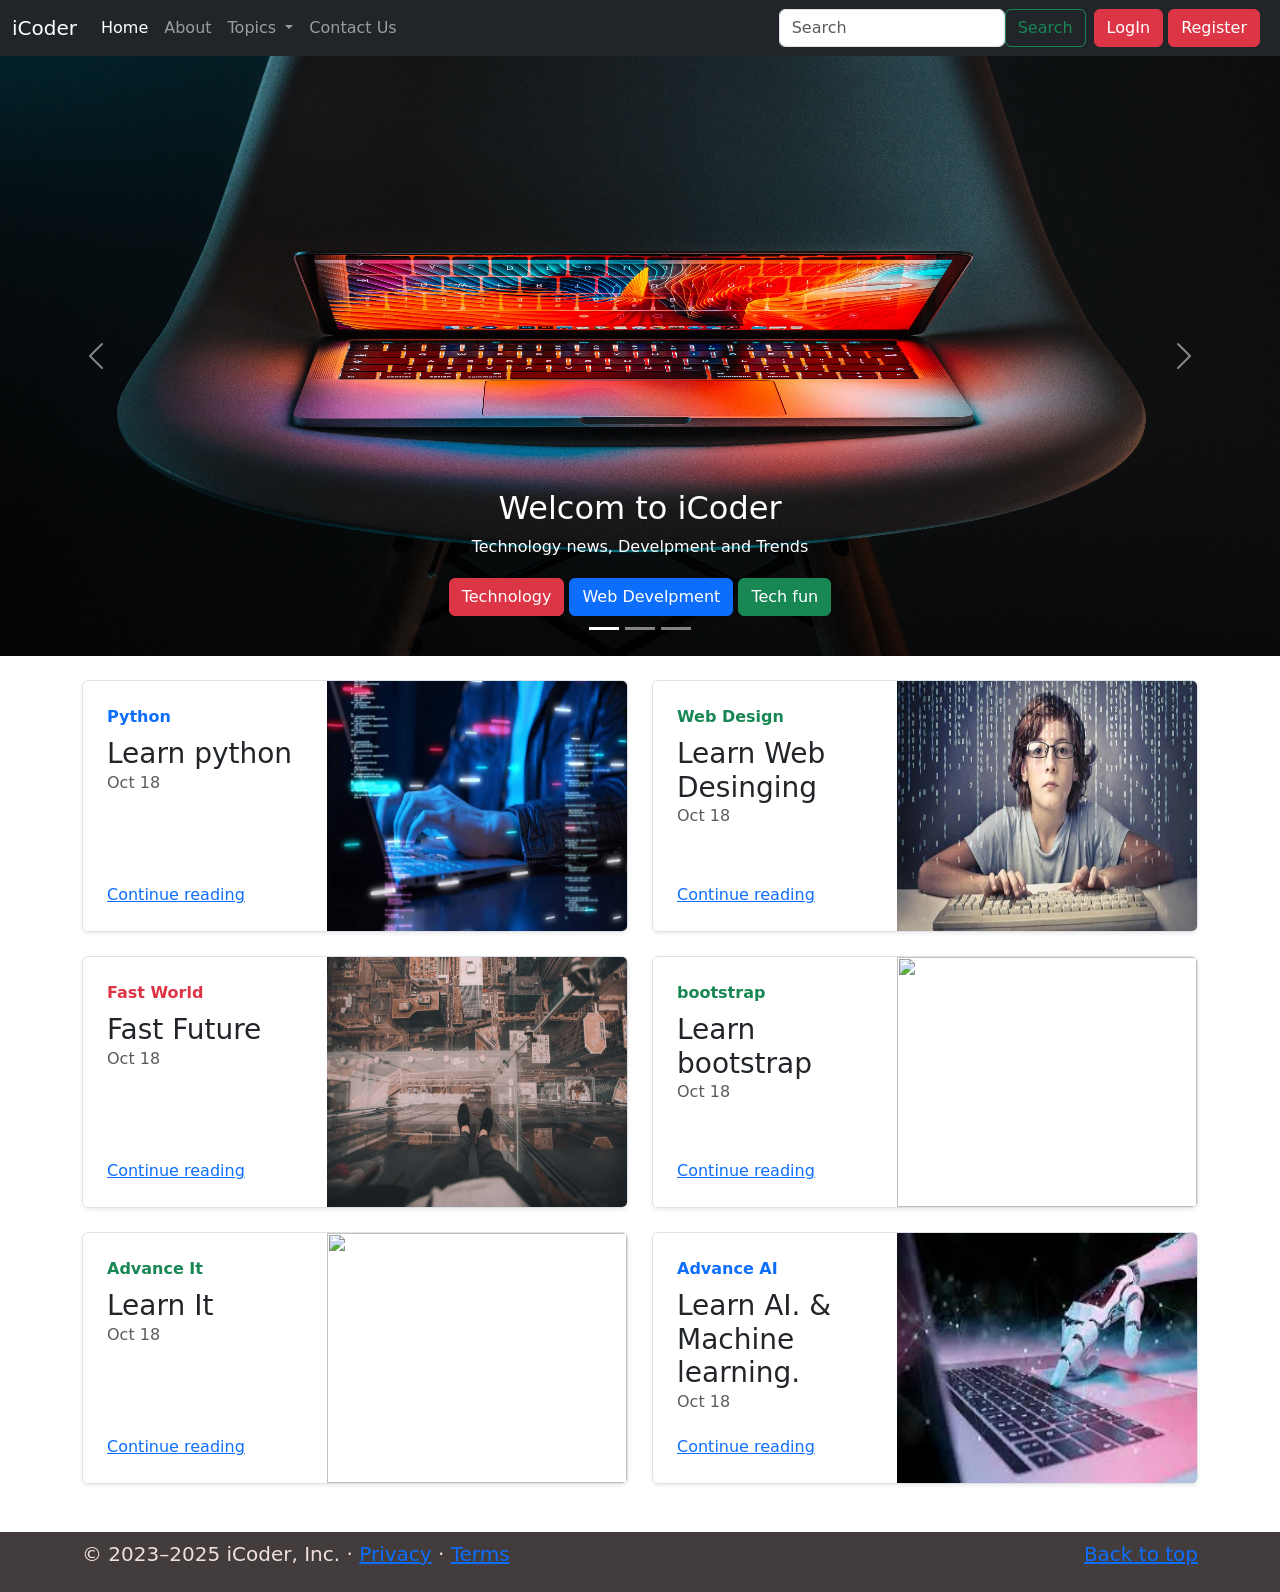
==== Index.html @ 6faf475a "initial commit" ====
<!doctype html>
<html lang="en">

<head>
    <meta charset="utf-8">
    <meta name="viewport" content="width=device-width, initial-scale=1">
    <title>iCoder's</title>
    <link rel="stylesheet" href="about.css">

    <link href="https://cdn.jsdelivr.net/npm/bootstrap@5.2.3/dist/css/bootstrap.min.css" rel="stylesheet"
    integrity="sha384-rbsA2VBKQhggwzxH7pPCaAqO46MgnOM80zW1RWuH61DGLwZJEdK2Kadq2F9CUG65" crossorigin="anonymous">
    <script src="https://cdn.jsdelivr.net/npm/bootstrap@5.3.2/dist/js/bootstrap.bundle.min.js" integrity="sha384-C6RzsynM9kWDrMNeT87bh95OGNyZPhcTNXj1NW7RuBCsyN/o0jlpcV8Qyq46cDfL" crossorigin="anonymous"></script>

</head>

<body>
    <nav class="navbar navbar-expand-lg navbar-dark bg-dark">
        <div class="container-fluid">
            <a class="navbar-brand" href="#">iCoder</a>
            <button class="navbar-toggler" type="button" data-bs-toggle="collapse"
                data-bs-target="#navbarSupportedContent" aria-controls="navbarSupportedContent" aria-expanded="false"
                aria-label="Toggle navigation">
                <span class="navbar-toggler-icon"></span>
            </button>
            <div class="collapse navbar-collapse" id="navbarSupportedContent">
                <ul class="navbar-nav me-auto mb-2 mb-lg-0">
                    <li class="nav-item">
                        <a class="nav-link active" aria-current="page" href="Index.html">Home</a>
                    </li>

                    <li class="nav-item">
                        <a class="nav-link" href="About.html">About</a>
                    </li>

                    <li class="nav-item dropdown">
                        <a class="nav-link dropdown-toggle" href="/" role="button" data-bs-toggle="dropdown"
                            aria-expanded="false">
                            Topics
                        </a>
                        <ul class="dropdown-menu">
                            <li><a class="dropdown-item" href="/">Tecnology</a></li>
                            <li><a class="dropdown-item" href="/">Web Develpment</a></li>
                            <li>
                                <hr class="dropdown-divider">
                            </li>
                            <li><a class="dropdown-item" href="/">Supports</a></li>
                            <li><a class="dropdown-item" href="/">Write for us</a></li>
                        </ul>
                    </li>

                    <li class="nav-item">
                        <a class="nav-link" href="contact.html">Contact Us</a>
                    </li>


                </ul>
                <form class="d-flex" role="search">
                    <input class="form-control mr-sm-2" type="search" placeholder="Search" aria-label="Search">
                    <button class="btn btn-outline-success my-2 my-sm-0" type="submit">Search</button>
                </form>
                <div class="mx-2">
                    <button class="btn btn-danger" data-bs-toggle="modal" data-bs-target="#LogInModal">LogIn</button>
                    <button class="btn btn-danger" data-bs-toggle="modal" data-bs-target="#RegisterModal">Register</button>  
                </div>
            </div>
        </div>
    </nav>
 
  
  <!--LogIn Modal -->
  <div class="modal fade" id="LogInModal" tabindex="-1" aria-labelledby="LogInModalLabel" aria-hidden="true">
    <div class="modal-dialog">
      <div class="modal-content">
        <div class="modal-header">
          <h1 class="modal-title fs-5" id="LogInModalLabel">Log to iCoder</h1>
          <button type="button" class="btn-close" data-bs-dismiss="modal" aria-label="Close"></button>
        </div>
        <div class="modal-body">
            <form>
                <div class="mb-3">
                  <label for="exampleInputEmail1" class="form-label">Email address</label>
                  <input type="email" class="form-control" id="exampleInputEmail1" aria-describedby="emailHelp">
                  <div id="emailHelp" class="form-text">We'll never share your email with anyone else.</div>
                </div>
                <div class="mb-3">
                  <label for="exampleInputPassword1" class="form-label">Password</label>
                  <input type="password" class="form-control" id="exampleInputPassword1">
                  <div id="passwordhelp" class="form-text">You'll never share your password with anyone.</div>
                </div>
                <div class="mb-3 form-check">
                  <input type="checkbox" class="form-check-input" id="exampleCheck1">
                  <label class="form-check-label" for="exampleCheck1">Check me out</label>
                </div>
                <button type="submit" class="btn btn-primary">Submit</button>
              </form>
        </div>
        <div class="modal-footer">
          <button type="button" class="btn btn-secondary" data-bs-dismiss="modal">Close</button>
          <button type="button" class="btn btn-primary">LogIn</button>
        </div>
      </div>
    </div>
  </div>

 
  
  <!--Register Modal -->
  <div class="modal fade" id="RegisterModal" tabindex="-1" aria-labelledby="RegisterModalLabel" aria-hidden="true">
    <div class="modal-dialog">
      <div class="modal-content">
        <div class="modal-header">
          <h1 class="modal-title fs-5" id="RegisterModalLabel">Get an iCoder Account</h1>
          <button type="button" class="btn-close" data-bs-dismiss="modal" aria-label="Close"></button>
        </div>
        <form class="row g-3 needs-validation" novalidate>
            <div class="col-md-4">
              <label for="validationCustom01" class="form-label">First name</label>
              <input type="text" class="form-control" id="validationCustom01" value="Mark" required>
              <div class="valid-feedback">
                Looks good!
              </div>
            </div>
            <div class="col-md-4">
              <label for="validationCustom02" class="form-label">Last name</label>
              <input type="text" class="form-control" id="validationCustom02" value="Otto" required>
              <div class="valid-feedback">
                Looks good!
              </div>
            </div>
            <div class="col-md-4">
              <label for="validationCustomUsername" class="form-label">E-mail</label>
              <div class="input-group has-validation">
                <span class="input-group-text" id="inputGroupPrepend">@</span>
                <input type="text" class="form-control" id="validationCustomUsername" aria-describedby="inputGroupPrepend" required>
                <div class="invalid-feedback">
                  Input your e-mail.
                </div>
              </div>
            </div>
            <div class="col-md-6">
              <label for="validationCustom03" class="form-label">City</label>
              <input type="text" class="form-control" id="validationCustom03" required>
              <div class="invalid-feedback">
                Please provide a valid city.
              </div>
            </div>
            <div class="col-md-3">
              <label for="validationCustom04" class="form-label">State</label>
              <select class="form-select" id="validationCustom04" required>
                <option selected disabled value="">Choose...</option>
                <option>...</option>
              </select>
              <div class="invalid-feedback">
                Please select a valid state.
              </div>
            </div>
            <div class="col-md-3">
              <label for="validationCustom05" class="form-label">Zip</label>
              <input type="text" class="form-control" id="validationCustom05" required>
              <div class="invalid-feedback">
                Please provide a valid zip.
              </div>
            </div>
            <div class="col-12">
              <div class="form-check">
                <input class="form-check-input" type="checkbox" value="" id="invalidCheck" required>
                <label class="form-check-label" for="invalidCheck">
                  Agree to terms and conditions
                </label>
                <div class="invalid-feedback">
                  You must agree before submitting.
                </div>
              </div>
            </div>
            <div class="col-12">
              <button class="btn btn-primary" type="submit">Submit form</button>
            </div>
          </form>
        <div class="modal-footer">
        <h5>If you have already an account?</h5><a href="#">Log In</a>
          <button type="button" class="btn btn-primary">Sign Up</button>
        </div>
      </div>
    </div>
  </div>

    <div class="carousel-inner">
        <div class="carousel-item active">
            <img src="2.jpg" class="d-block w-100" alt="..." class="img-fluid" style="height: 600px;">
            <div class="carousel-caption d-none d-md-block">
                <h2>Welcome to iCoder</h2>
                <p>Technology news, Develpment and Trends</p>
                <div class="button btn btn-danger">Technology</div>
                <div class="button btn btn-primary">Web Develpment</div>
                <div class="button btn btn-success">Tech fun</div>
            </div>
        </div>
        <div class="carousel-item">
            <img src="3.jpg" class="d-block w-100" alt="..." class="img-fluid" style="height: 600px;">
            <div class="carousel-caption d-none d-md-block">
                <h2>The Best Coding Blog</h2>
                <p>Technology news, Develpment and Trends</p>
                <div class="button btn btn-danger">Technology</div>
                <div class="button btn btn-primary">Web Develpment</div>
                <div class="button btn btn-success">Tech fun</div>
            </div>
        </div>
        <div id="carouselExampleCaptions" class="carousel slide carousel-fade" data-bs-ride="false">
            <div class="carousel-indicators">
                <button type="button" data-bs-target="#carouselExampleCaptions" data-bs-slide-to="0" class="active"
                    aria-current="true" aria-label="Slide 1"></button>
                <button type="button" data-bs-target="#carouselExampleCaptions" data-bs-slide-to="1"
                    aria-label="Slide 2"></button>
                <button type="button" data-bs-target="#carouselExampleCaptions" data-bs-slide-to="2"
                    aria-label="Slide 3"></button>
            </div>
            <div class="carousel-inner">
                <div class="carousel-item active">
                    <img src="2.jpg" class="d-block w-100" alt="..." class="img-fluid" style="height: 600px;">
                    <div class="carousel-caption d-none d-md-block">
                        <h2>Welcom to iCoder</h2>
                        <p>Technology news, Develpment and Trends</p>
                        <div class="button btn btn-danger">Technology</div>
                        <div class="button btn btn-primary">Web Develpment</div>
                        <div class="button btn btn-success">Tech fun</div>
                    </div>
                </div>
                <div class="carousel-item">
                    <img src="3.jpg" class="d-block w-100" alt="..." class="img-fluid" style="height: 600px;">
                    <div class="carousel-caption d-none d-md-block">
                        <h2>The Best Coding Blog</h2>
                        <p>Technology news, Develpment and Trends</p>
                        <div class="button btn btn-danger">Technology</div>
                        <div class="button btn btn-primary">Web Develpment</div>
                        <div class="button btn btn-success">Tech fun</div>
                    </div>
                </div>
                <div class="carousel-item">
                    <img src="4.jpg" class="d-block w-100" alt="..." class="img-fluid" style="height: 600px;">
                    <div class="carousel-caption d-none d-md-block">
                        <h2>Award winning blog</h2>
                        <p>Technology news, Develpment and Trends</p>
                        <div class="button btn btn-danger">Technology</div>
                        <div class="button btn btn-primary">Web Develpment</div>
                        <div class="button btn btn-success">Tech fun</div>
                    </div>
                </div>
            </div>
            <button class="carousel-control-prev" type="button" data-bs-target="#carouselExampleCaptions"
                data-bs-slide="prev">
                <span class="carousel-control-prev-icon" aria-hidden="true"></span>
                <span class="visually-hidden">Previous</span>
            </button>
            <button class="carousel-control-next" type="button" data-bs-target="#carouselExampleCaptions"
                data-bs-slide="next">
                <span class="carousel-control-next-icon" aria-hidden="true"></span>
                <span class="visually-hidden">Next</span>
            </button>
        </div>

    <div class="container my-4">
        <div class="row mb-2">
            <div class="col-md-6">
                <div
                    class="row g-0 border rounded overflow-hidden flex-md-row mb-4 shadow-sm h-md-250 position-relative">
                    <div class="col p-4 d-flex flex-column position-static">
                        <strong class="d-inline-block mb-2 text-primary">Python</strong>
                        <h3 class="mb-0">Learn python </h3>
                        <div class="mb-1 text-muted">Oct 18</div>
                        <p class="card-text mb-auto"></p>
                        <a href="#" class="stretched-link">Continue reading</a>
                    </div>
                    <div class="col-auto d-none d-lg-block">
                        <img src="5.jpeg" class="bd-placeholder-img" class="img-fluid" width="300" height="250">

                    </div>
                </div>
            </div>
            <div class="col-md-6">
                <div
                    class="row g-0 border rounded overflow-hidden flex-md-row mb-4 shadow-sm h-md-250 position-relative">
                    <div class="col p-4 d-flex flex-column position-static">
                        <strong class="d-inline-block mb-2 text-success">Web Design</strong>
                        <h3 class="mb-0">Learn Web Desinging</h3>
                        <div class="mb-1 text-muted">Oct 18</div>
                        <p class="card-text mb-auto"></p>
                        <a href="#" class="stretched-link">Continue reading</a>
                    </div>
                    <div class="col-auto d-none d-lg-block">
                        <img src="6.jpg" class="bd-placeholder-img" class="img-fluid" width="300" height="250">
                    </div>
                </div>
            </div>
            <div class="col-md-6">
                <div
                    class="row g-0 border rounded overflow-hidden flex-md-row mb-4 shadow-sm h-md-250 position-relative">
                    <div class="col p-4 d-flex flex-column position-static">
                        <strong class="d-inline-block mb-2 text-danger">Fast World</strong>
                        <h3 class="mb-0">Fast Future</h3>
                        <div class="mb-1 text-muted">Oct 18</div>
                        <p class="card-text mb-auto"></p>
                        <a href="#" class="stretched-link">Continue reading</a>
                    </div>
                    <div class="col-auto d-none d-lg-block">
                        <img src="66.jpg" class="bd-placeholder-img" class="img-fluid" width="300" height="250">
                    </div>
                </div>
            </div>
            <div class="col-md-6">
                <div
                    class="row g-0 border rounded overflow-hidden flex-md-row mb-4 shadow-sm h-md-250 position-relative">
                    <div class="col p-4 d-flex flex-column position-static">
                        <strong class="d-inline-block mb-2 text-success">bootstrap</strong>
                        <h3 class="mb-0">Learn bootstrap</h3>
                        <div class="mb-1 text-muted">Oct 18</div>
                        <p class="card-text mb-auto"></p>
                        <a href="#" class="stretched-link">Continue reading</a>
                    </div>
                    <div class="col-auto d-none d-lg-block">
                        <img src="3.jpg" class="bd-placeholder-img" class="img-fluid" width="300" height="250">
                    </div>
                </div>
            </div>
            <div class="col-md-6">
                <div
                    class="row g-0 border rounded overflow-hidden flex-md-row mb-4 shadow-sm h-md-250 position-relative">
                    <div class="col p-4 d-flex flex-column position-static">
                        <strong class="d-inline-block mb-2 text-success">Advance It</strong>
                        <h3 class="mb-0">Learn It</h3>
                        <div class="mb-1 text-muted">Oct 18</div>
                        <p class="card-text mb-auto"></p>
                        <a href="#" class="stretched-link">Continue reading</a>
                    </div>
                    <div class="col-auto d-none d-lg-block">
                        <img src="4.jpg" class="bd-placeholder-img" class="img-fluid" width="300" height="250">
                    </div>
                </div>
            </div>
            <div class="col-md-6">
                <div
                    class="row g-0 border rounded overflow-hidden flex-md-row mb-4 shadow-sm h-md-250 position-relative">
                    <div class="col p-4 d-flex flex-column position-static">
                        <strong class="d-inline-block mb-2 text-primary">Advance AI</strong>
                        <h3 class="mb-0">Learn AI. & Machine learning.</h3>
                        <div class="mb-1 text-muted">Oct 18</div>
                        <p class="card-text mb-auto"></p>
                        <a href="#" class="stretched-link">Continue reading</a>
                    </div>
                    <div class="col-auto d-none d-lg-block">
                        <img src="10.jpg" class="bd-placeholder-img" class="img-fluid" width="300" height="250">

                    </div>
                </div>
            </div>

        </div>
    </div>

    <div class="container1">
        <footer class="container my-15">
            <p class="float-end"><a href="#">Back to top</a></p>
            <p>© 2023–2025 iCoder, Inc. · <a href="#">Privacy</a> · <a href="#">Terms</a></p>
        </footer>

    </div>
    <script src="https://cdn.jsdelivr.net/npm/@popperjs/core@2.11.6/dist/umd/popper.min.js"
    integrity="sha384-oBqDVmMz9ATKxIep9tiCxS/Z9fNfEXiDAYTujMAeBAsjFuCZSmKbSSUnQlmh/jp3"
    crossorigin="anonymous"></script>
<script src="https://cdn.jsdelivr.net/npm/bootstrap@5.2.3/dist/js/bootstrap.min.js"
    integrity="sha384-cuYeSxntonz0PPNlHhBs68uyIAVpIIOZZ5JqeqvYYIcEL727kskC66kF92t6Xl2V"
    crossorigin="anonymous"></script>
<script src="https://cdn.jsdelivr.net/npm/bootstrap@5.2.3/dist/js/bootstrap.bundle.min.js"
    integrity="sha384-kenU1KFdBIe4zVF0s0G1M5b4hcpxyD9F7jL+jjXkk+Q2h455rYXK/7HAuoJl+0I4"
    crossorigin="anonymous"></script>
</body>

</html>
---- about.css ----
* {
    margin: 0px;
    padding: 0px;
}

/**footer**/
.container1 {
    height: 60px;
    width: 100%;
    background-color: rgb(66, 60, 60);
    color: rgb(241, 224, 224);
    display: flex;
    justify-content: center;
    align-items: center;
    font-size: 20px;
}

.featurette-heading {
    display: flex;
    justify-content: center;
    align-items: center;
    font-family: Arial, Helvetica, sans-serif;
}

/**submit box**/
#submit {
    border: 2px solid black;
    border-radius: 3px;
    box-shadow: 2px;
    width: 40.66666667%;
}

/**contant last button**/
.button {
    display: flex;
    justify-content: right;
    align-items: self-end;
    margin-top: 3px;

}
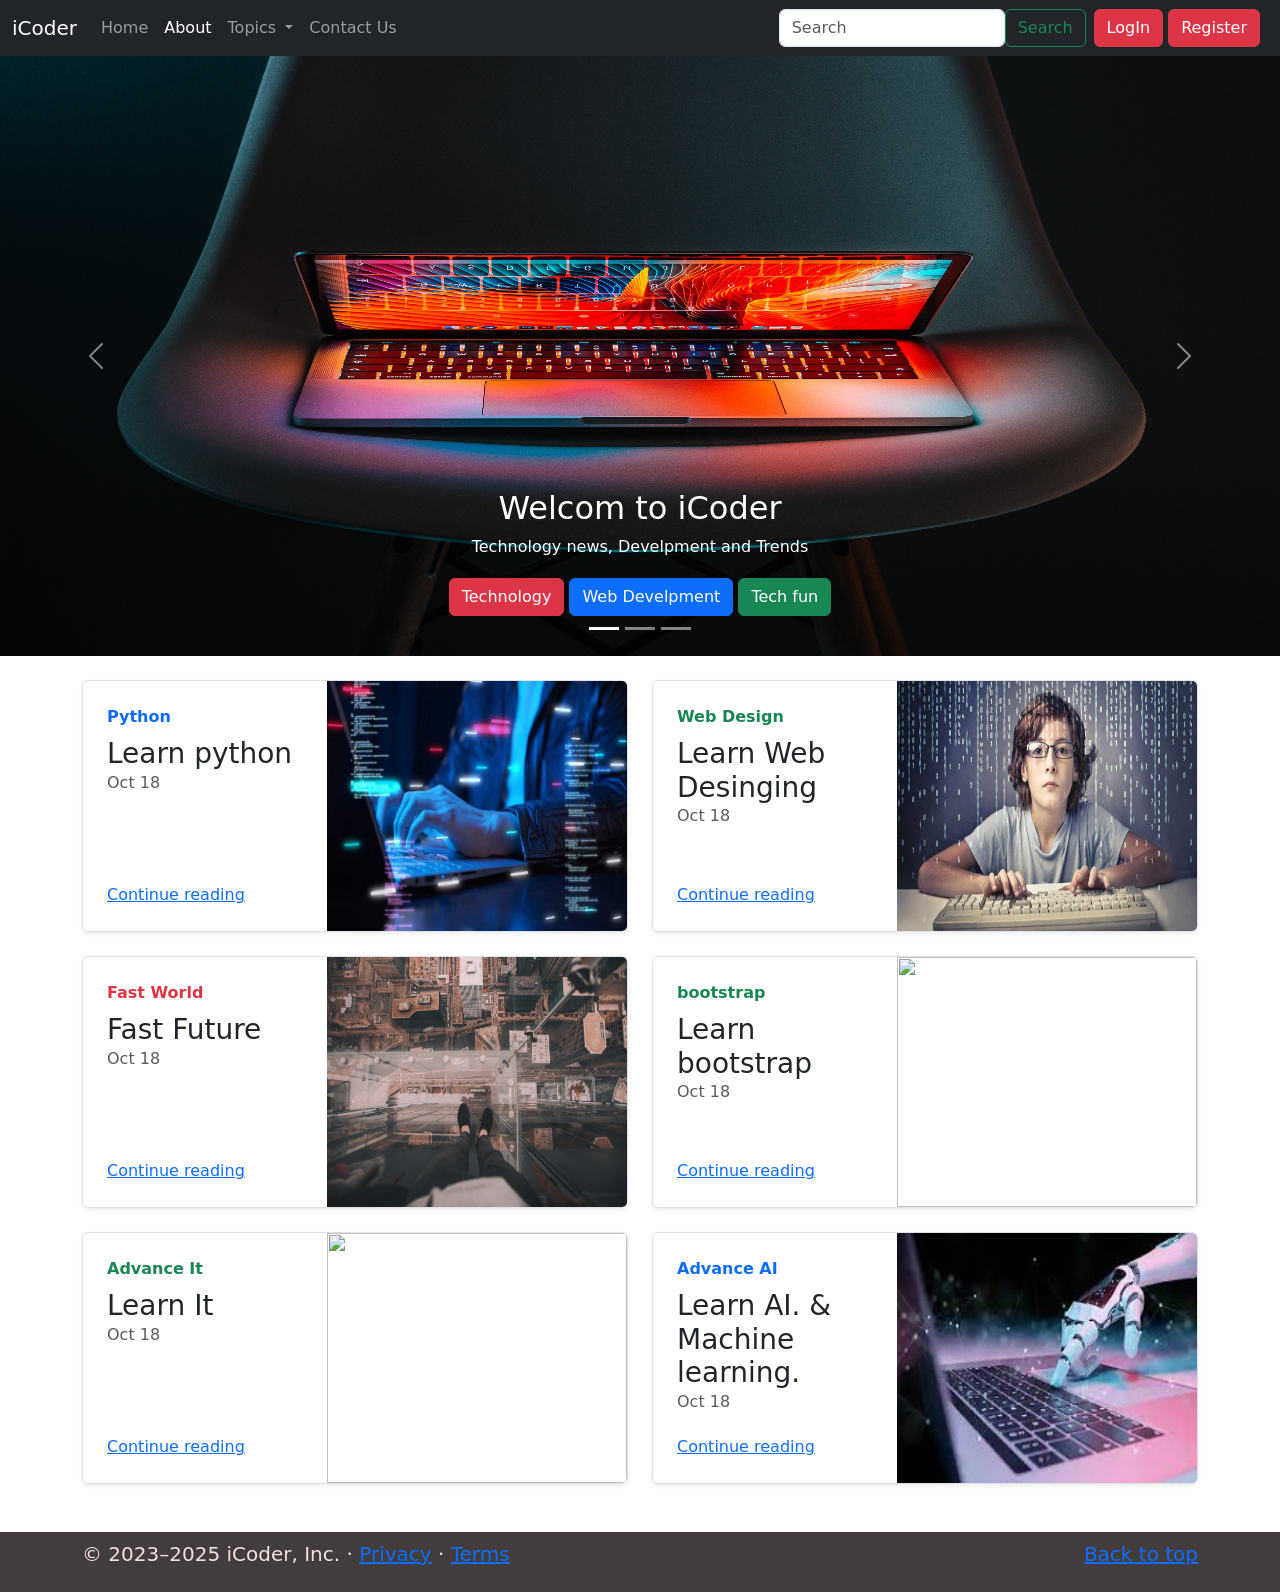
==== commit 74730f9a: "Update Index.html" ====
--- a/Index.html
+++ b/Index.html
@@ -16,44 +16,41 @@
 <body>
     <nav class="navbar navbar-expand-lg navbar-dark bg-dark">
         <div class="container-fluid">
-            <a class="navbar-brand" href="#">iCoder</a>
+            <a class="navbar-brand" href="/iCoder-bootstrap/">iCoder</a>
             <button class="navbar-toggler" type="button" data-bs-toggle="collapse"
                 data-bs-target="#navbarSupportedContent" aria-controls="navbarSupportedContent" aria-expanded="false"
                 aria-label="Toggle navigation">
                 <span class="navbar-toggler-icon"></span>
             </button>
             <div class="collapse navbar-collapse" id="navbarSupportedContent">
-                <ul class="navbar-nav me-auto mb-2 mb-lg-0">
+  <ul class="navbar-nav me-auto mb-2 mb-lg-0">
                     <li class="nav-item">
-                        <a class="nav-link active" aria-current="page" href="Index.html">Home</a>
+                        <a class="nav-link " aria-current="page" href="/iCoder-bootstrap/Index.html/">Home</a>
                     </li>
 
                     <li class="nav-item">
-                        <a class="nav-link" href="About.html">About</a>
+                        <a class="nav-link active" href="/iCoder-bootstrap/about.html/">About</a>
                     </li>
-
                     <li class="nav-item dropdown">
-                        <a class="nav-link dropdown-toggle" href="/" role="button" data-bs-toggle="dropdown"
+                        <a class="nav-link dropdown-toggle" href="#" role="button" data-bs-toggle="dropdown"
                             aria-expanded="false">
                             Topics
                         </a>
                         <ul class="dropdown-menu">
-                            <li><a class="dropdown-item" href="/">Tecnology</a></li>
-                            <li><a class="dropdown-item" href="/">Web Develpment</a></li>
+                            <li><a class="dropdown-item" href="#">Tecnology</a></li>
+                            <li><a class="dropdown-item" href="#">Web Develpment</a></li>
                             <li>
                                 <hr class="dropdown-divider">
                             </li>
-                            <li><a class="dropdown-item" href="/">Supports</a></li>
-                            <li><a class="dropdown-item" href="/">Write for us</a></li>
+                            <li><a class="dropdown-item" href="#">Supports</a></li>
+                            <li><a class="dropdown-item" href="#">Write for us</a></li>
                         </ul>
                     </li>
 
                     <li class="nav-item">
-                        <a class="nav-link" href="contact.html">Contact Us</a>
+                        <a class="nav-link" href="/iCoder-bootstrap/contact.html/">Contact Us</a>
                     </li>
-
-
-                </ul>
+  </ul>
                 <form class="d-flex" role="search">
                     <input class="form-control mr-sm-2" type="search" placeholder="Search" aria-label="Search">
                     <button class="btn btn-outline-success my-2 my-sm-0" type="submit">Search</button>
@@ -374,4 +371,4 @@
     crossorigin="anonymous"></script>
 </body>
 
-</html>+</html>
